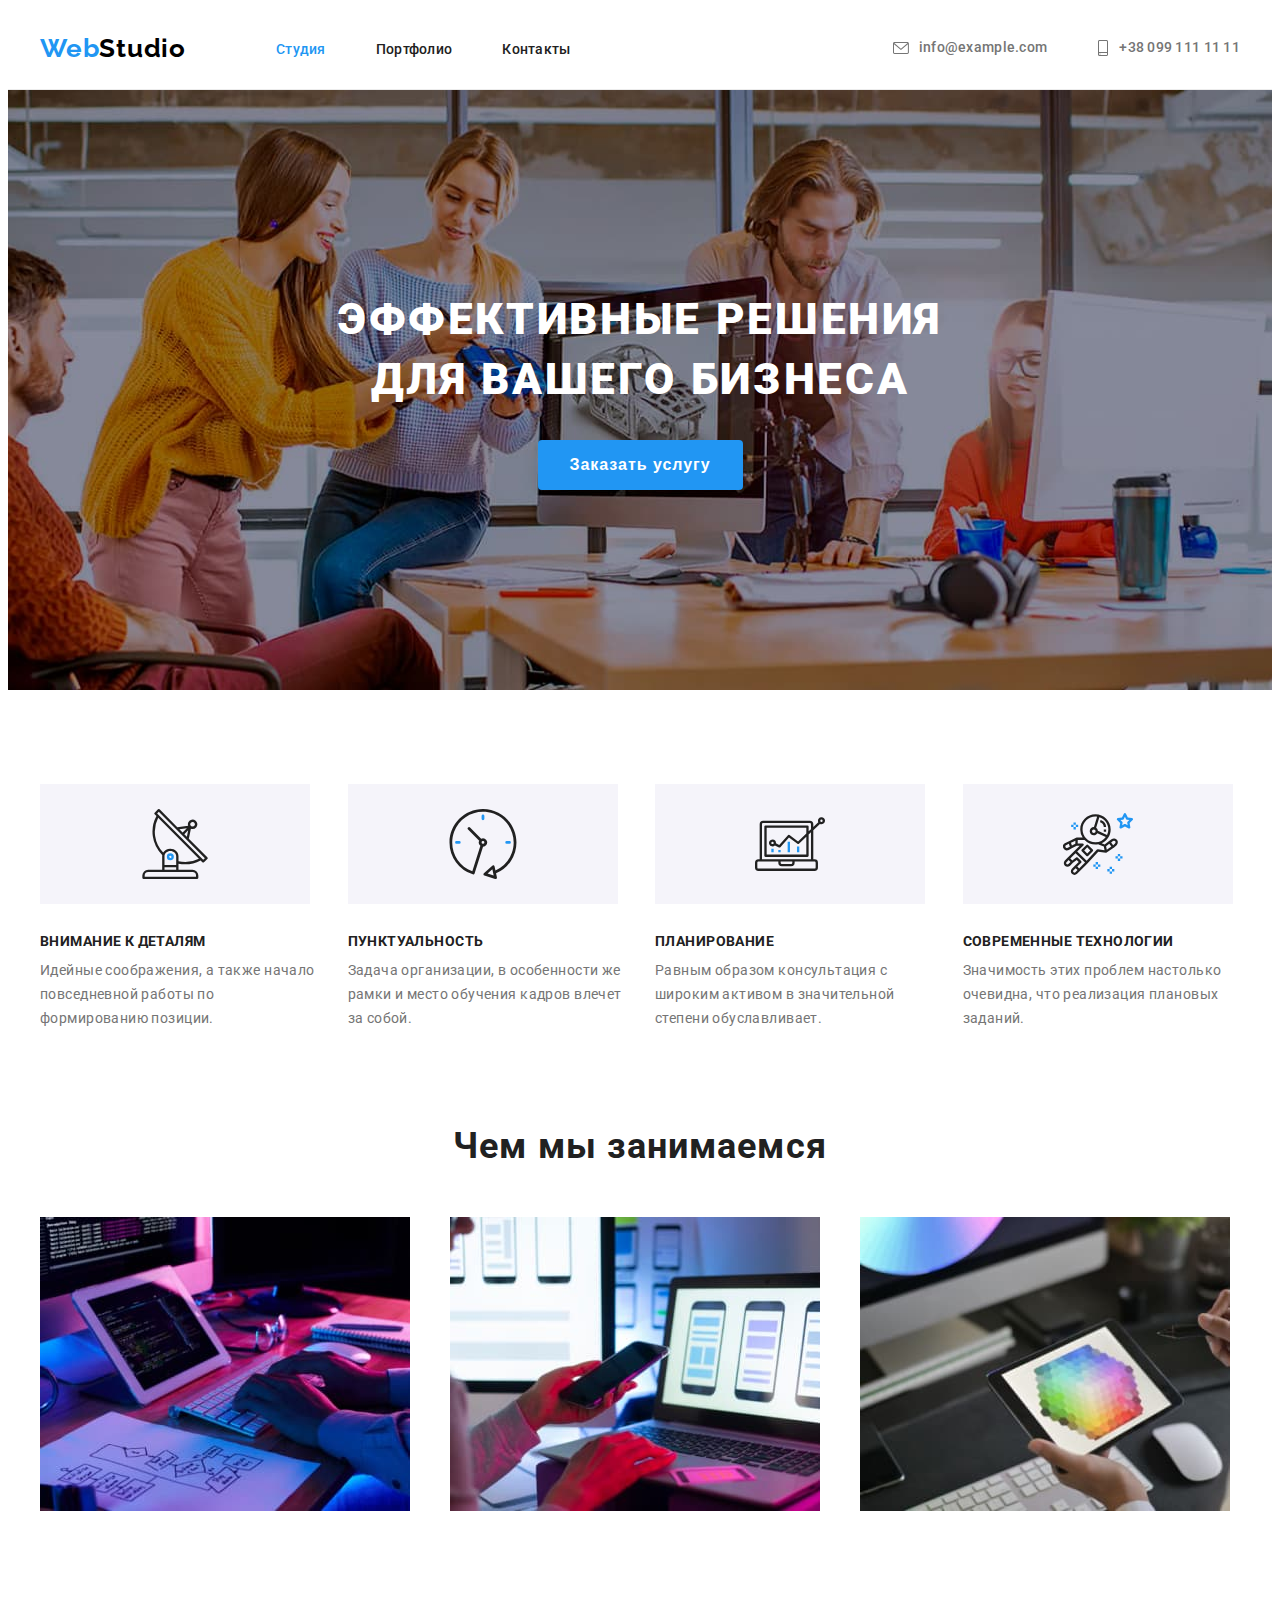
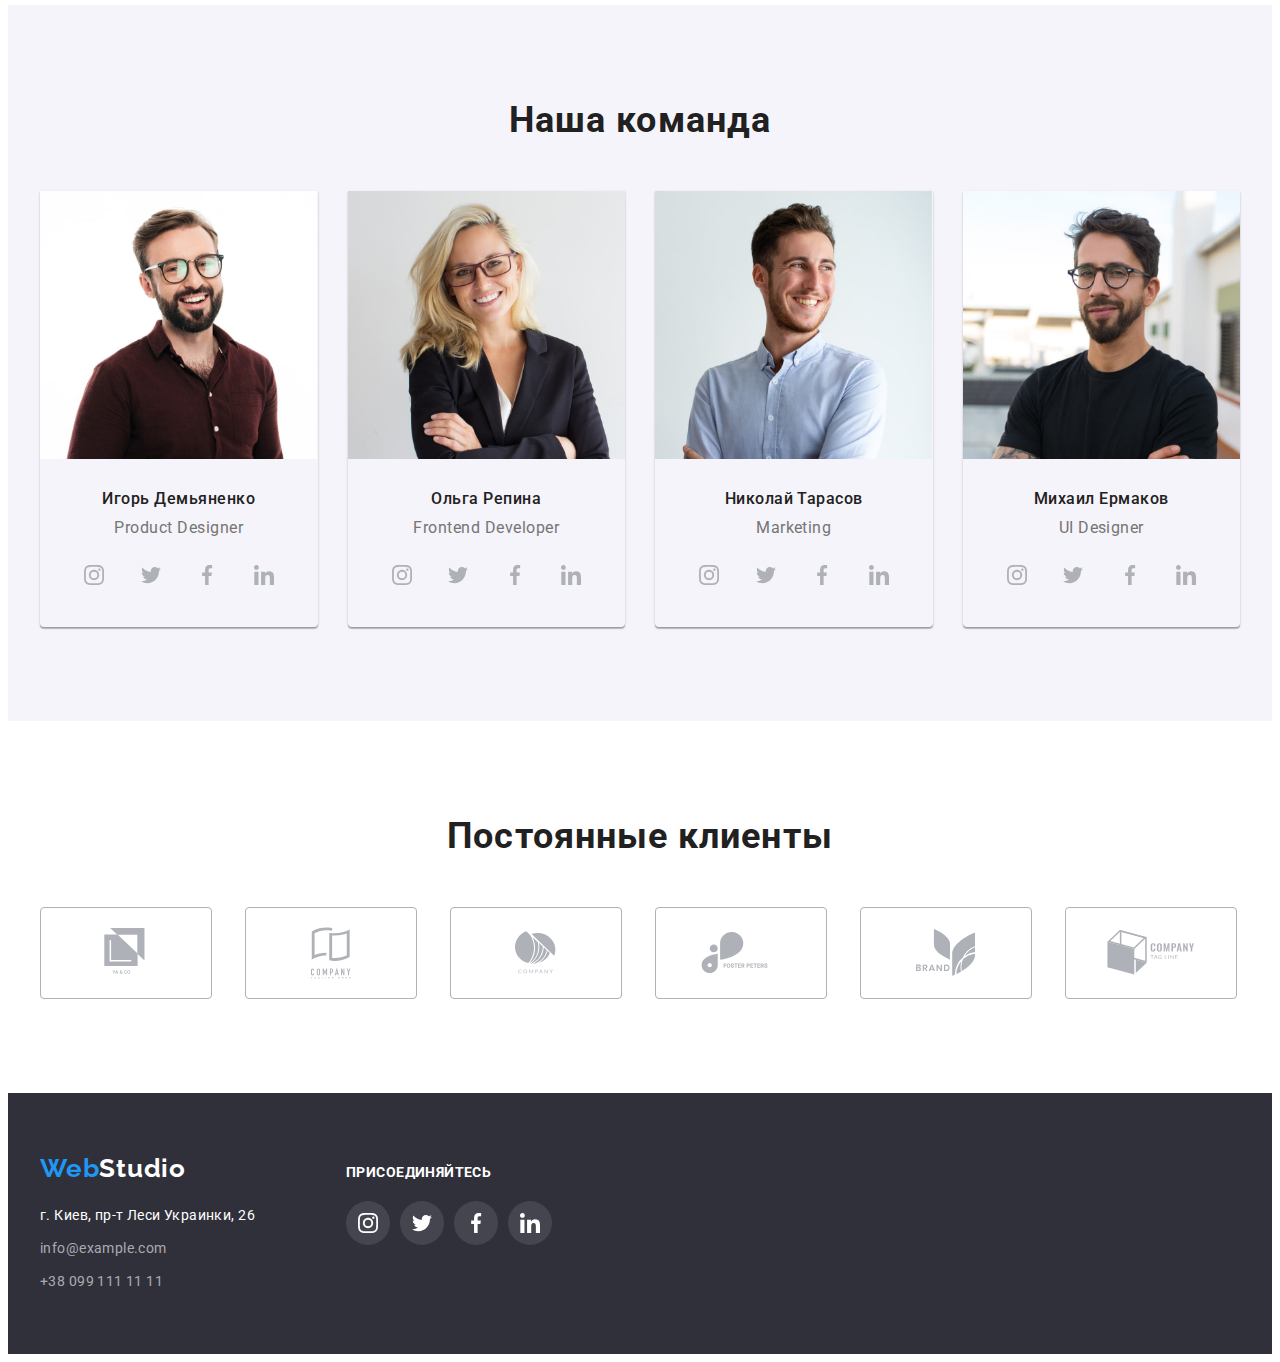
==== index.html @ 66566db7 "first" ====
<!DOCTYPE html>
<html lang="ru">
<head>
    <meta charset="UTF-8">
    <meta http-equiv="X-UA-Compatible" content="IE=edge">
    <meta name="viewport" content="width=device-width, initial-scale=1.0">
    <title>WebStudio</title>
    <link rel="stylesheet" href="https://cdnjs.cloudflare.com/ajax/libs/modern-normalize/1.0.0/modern-normalize.css" integrity="sha512-Zx6MlUMKSVJoQ+83OwhdILe8cSEsCzfqThJd7J/VA2UrK6Ctj85p+xzqfyuNXE5B1k25uUdmJ2OzItbBy9GHAQ==" crossorigin="anonymous" />
    <link rel="preconnect" href="https://fonts.gstatic.com">
    <link href="https://fonts.googleapis.com/css2?family=Raleway:wght@700&family=Roboto:wght@400;500;700;900&display=swap" rel="stylesheet">
    <link rel="stylesheet" href="./css/styles.css">
</head>
<body>
    <header class="header">
        <div class="container">
            <nav class="header-navigation">
                <a class="link logo" href="/" lang="en">Web<span class="logo-text-white-theme">Studio</span></a>
                <ul class="list navigation-list">
                    <li class="navigation-item">
                        <a class="link navigation-link active-link" href="./index.html">Студия</a>
                    </li>
                    <li class="navigation-item">
                        <a class="link navigation-link" href="./portfolio.html">Портфолио</a>
                    </li>
                    <li class="navigation-item">
                        <a class="link navigation-link" href="">Контакты</a>
                    </li>
                </ul>
            </nav>
            <ul class="list contacts">
                <li class="contacts-item-mail"><a class="link contacts-link" href="mailto:info@example.com" lang="en">
                    <svg class="envelope-img">
                        <use href="./img/icons.svg#envelope" width=16px height=12px></use>
                    </svg>info@example.com</a></li>
                <li class="contacts-item-tel"><a class="link contacts-link" href="tel:+380991111111"><svg class="smartphone-img">
                    <use href="./img/icons.svg#smartphone" width=12px height=16px></use>
                </svg>+38 099 111 11 11</a></li>
            </ul>           
        </div>
    </header>
    <main class="main-container">
    <!--HERO-->
        <section class="hero">
            <div class="container hero-position">
                <h1 class="hero-title">Эффективные решения для вашего бизнеса</h1>
                <button class="modal-btn" type="button">Заказать услугу</button>
            </div>
        </section>
    <!--ADVANTAGE-->
        <section class="advantage">
            <div class="container">
                <h2 class="visually-hidden">Advantage</h2>
                <ul class="list advantage-list">
                    <li class="advantage-item">
                        <div class="advantage-img-box">
                            <svg width=70px height=70px>
                            <use href="./img/icons.svg#antenna"></use>
                            </svg>
                        </div>
                        <h3 class="advantage-item-title">Внимание к деталям</h3>
                        <p class="advantage-item-text">Идейные соображения, а также начало повседневной работы по формированию позиции.</p>
                    </li>
                    <li class="advantage-item">
                        <div class="advantage-img-box">
                            <svg width=70px height=70px>
                            <use href="./img/icons.svg#clock"></use>
                            </svg>
                        </div>
                        <h3 class="advantage-item-title">Пунктуальность</h3>
                        <p class="advantage-item-text">Задача организации, в особенности же рамки и место обучения кадров влечет за собой.</p>
                    </li>
                    <li class="advantage-item">
                        <div class="advantage-img-box">
                            <svg width=70px height=70px>
                            <use href="./img/icons.svg#diagram"></use>
                            </svg>
                        </div>
                        <h3 class="advantage-item-title">Планирование</h3>
                        <p class="advantage-item-text">Равным образом консультация с широким активом в значительной степени обуславливает.</p>
                    </li>
                    <li class="advantage-item">
                        <div class="advantage-img-box">
                            <svg width=70px height=70px>
                            <use href="./img/icons.svg#astronaut"></use>
                            </svg>
                        </div>
                        <h3 class="advantage-item-title">Современные технологии</h3>
                        <p class="advantage-item-text">Значимость этих проблем настолько очевидна, что реализация плановых заданий.</p>
                    </li>
                </ul>
            </div>
        </section>
    <!--GALLERY-->
        <section class="gallery">
            <div class="container">
                <h2 class="title gt-title">Чем мы занимаемся</h2>
                <ul class="list gallery-list">
                    <li class="gallery-item">
                        <img class="gallery-img" src="./img/gallery/img-1.jpg" alt="Написание кода сайта">
                    </li>
                    <li class="gallery-item">
                        <img class="gallery-img" src="./img/gallery/img-2.jpg" alt="Тестирование сайта на смартфоне">
                    </li>
                    <li class="gallery-item">
                        <img class="gallery-img" src="./img/gallery/img-3.jpg" alt="Палитра цветов на планшете">
                    </li>
                </ul>
            </div>
        </section>
    <!--TEAM-->
        <section class="team section">
            <div class="container">
                <h2 class="title gt-title">Наша команда</h2>
                <ul class="list team-list">
                    <li class="team-item">
                        <img class="team-img" src="./img/team/img-t-1.jpg" alt="Мужчина в бордовой рубашке с бородой">
                        <div class="team-subscribe">
                            <h3 class="team-item-title">Игорь Демьяненко</h3>
                            <p class="team-position" lang="en">Product Designer</p>
                            <ul class="list social-list">
                                <li class="social-list-item">
                                    <a href="" class="social-list-link link">
                                        <svg class="social-list-icon" width=20px height=20px>
                                            <use href="./img/icons.svg#instagram"></use>
                                        </svg>
                                    </a>
                                </li>
                                <li class="social-list-item">
                                    <a href="" class="social-list-link link">
                                        <svg class="social-list-icon" width=20px height=20px>
                                            <use href="./img/icons.svg#twitter"></use>
                                        </svg>
                                    </a>
                                </li>
                                <li class="social-list-item">
                                    <a href="" class="social-list-link link">
                                        <svg class="social-list-icon" width=20px height=20px>
                                            <use href="./img/icons.svg#facebook"></use>
                                        </svg>
                                    </a>
                                </li>
                                <li class="social-list-item">
                                    <a href="" class="social-list-link link">
                                        <svg class="social-list-icon" width=20px height=20px>
                                            <use href="./img/icons.svg#linkedin"></use>
                                        </svg>
                                    </a>
                                </li>
                            </ul>
                        </div>
                    </li>
                    <li class="team-item">
                        <img class="team-img" src="./img/team/img-t-2.jpg" alt="Женщина в черном пиджаке и очках">
                        <div class="team-subscribe">
                            <h3 class="team-item-title">Ольга Репина</h3>
                            <p class="team-position" lang="en">Frontend Developer</p>
                            <ul class="list social-list">
                                <li class="social-list-item">
                                    <a href="" class="social-list-link link">
                                        <svg class="social-list-icon" width=20px height=20px>
                                            <use href="./img/icons.svg#instagram"></use>
                                        </svg>
                                    </a>
                                </li>
                                <li class="social-list-item">
                                    <a href="" class="social-list-link link">
                                        <svg class="social-list-icon" width=20px height=20px>
                                            <use href="./img/icons.svg#twitter"></use>
                                        </svg>
                                    </a>
                                </li>
                                <li class="social-list-item">
                                    <a href="" class="social-list-link link">
                                        <svg class="social-list-icon" width=20px height=20px>
                                            <use href="./img/icons.svg#facebook"></use>
                                        </svg>
                                    </a>
                                </li>
                                <li class="social-list-item">
                                    <a href="" class="social-list-link link">
                                        <svg class="social-list-icon" width=20px height=20px>
                                            <use href="./img/icons.svg#linkedin"></use>
                                        </svg>
                                    </a>
                                </li>
                            </ul>
                        </div>
                    </li>
                    <li class="team-item">
                        <img class="team-img" src="./img/team/img-t-3.jpg" alt="Мужчина в голубой рубакше">
                        <div class="team-subscribe">
                            <h3 class="team-item-title">Николай Тарасов</h3>
                            <p class="team-position" lang="en">Marketing</p>
                            <ul class="list social-list">
                                <li class="social-list-item">
                                    <a href="" class="social-list-link link">
                                        <svg class="social-list-icon" width=20px height=20px>
                                            <use href="./img/icons.svg#instagram"></use>
                                        </svg>
                                    </a>
                                </li>
                                <li class="social-list-item">
                                    <a href="" class="social-list-link link">
                                        <svg class="social-list-icon" width=20px height=20px>
                                            <use href="./img/icons.svg#twitter"></use>
                                        </svg>
                                    </a>
                                </li>
                                <li class="social-list-item">
                                    <a href="" class="social-list-link link">
                                        <svg class="social-list-icon" width=20px height=20px>
                                            <use href="./img/icons.svg#facebook"></use>
                                        </svg>
                                    </a>
                                </li>
                                <li class="social-list-item">
                                    <a href="" class="social-list-link link">
                                        <svg class="social-list-icon" width=20px height=20px>
                                            <use href="./img/icons.svg#linkedin"></use>
                                        </svg>
                                    </a>
                                </li>
                            </ul>
                        </div>
                    </li>
                    <li class="team-item">
                        <img class="team-img" src="./img/team/img-t-4.jpg" alt="Мужчина в очках, черной футболке и с бородой">
                        <div class="team-subscribe">
                            <h3 class="team-item-title">Михаил Ермаков</h3>
                            <p class="team-position" lang="en">UI Designer</p>
                            <ul class="list social-list">
                                <li class="social-list-item">
                                    <a href="" class="social-list-link link">
                                        <svg class="social-list-icon" width=20px height=20px>
                                            <use href="./img/icons.svg#instagram"></use>
                                        </svg>
                                    </a>
                                </li>
                                <li class="social-list-item">
                                    <a href="" class="social-list-link">
                                        <svg class="social-list-icon" width=20px height=20px>
                                            <use href="./img/icons.svg#twitter"></use>
                                        </svg>
                                    </a>
                                </li>
                                <li class="social-list-item">
                                    <a href="" class="social-list-link link">
                                        <svg class="social-list-icon" width=20px height=20px>
                                            <use href="./img/icons.svg#facebook"></use>
                                        </svg>
                                    </a>
                                </li>
                                <li class="social-list-item">
                                    <a href="" class="social-list-link link">
                                        <svg class="social-list-icon" width=20px height=20px>
                                            <use href="./img/icons.svg#linkedin"></use>
                                        </svg>
                                    </a>
                                </li>
                            </ul>
                        </div>
                    </li>
                </ul>
            </div>
        </section>
        <section class="section">
            <div class="container">
                <h2 class="regular-customers title">Постоянные клиенты</h2>
                <ul class="list regular-customers-list">
                    <li class="regular-customers-item">
                        <a class="customers-link" href="">
                            <svg class="cust-img" width=45px height=49px>
                                <use href="./img/icons.svg#first-company"></use>
                            </svg>
                        </a>
                    </li>
                    <li class="regular-customers-item">
                        <a class="customers-link" href="">
                            <svg class="cust-img" width=40px height=52px>
                                <use href="./img/icons.svg#second-company"></use>
                            </svg>
                        </a>
                    </li>
                    <li class="regular-customers-item">
                        <a class="customers-link" href="">
                            <svg class="cust-img" width=41px height=43px>
                                <use href="./img/icons.svg#third-company"></use>
                            </svg>
                        </a>
                    </li>
                    <li class="regular-customers-item">
                        <a class="customers-link" href="">
                            <svg class="cust-img" width=80px height=42px>
                                <use href="./img/icons.svg#fourth-company"></use>
                            </svg>
                        </a>
                    </li>
                    <li class="regular-customers-item">
                        <div class="customers-img-box">
                        <a class="customers-link" href="">
                            <svg class="cust-img" width=59px height=47px>
                                <use href="./img/icons.svg#fifth-company"></use>
                            </svg>
                        </a>
                        </div>
                    </li>
                    <li class="regular-customers-item">
                        <a class="customers-link" href="">
                            <svg class="cust-img" width=88px height=45px>
                               <use href="./img/icons.svg#sixth-company"></use>
                            </svg>
                        </a>
                    </li>
                </ul>
            </div>
        </section>
    </main>
    <footer class="footer">
        <div class="container footer-elements">
            <div class="address-container">
            <a class="link logo footer-logo" href="/" lang="en">Web<span class="logo-text-dark-theme">Studio</span></a>
            <address class="address">
                <ul class="list contact-info">
                    <li class="contact-info-item">
                        <a class="link contact-info-location" href="https://goo.gl/maps/8V9FkgbPoYz4gnN9A" target="_blank" rel="noopener noreferrer">г. Киев, пр-т Леси Украинки, 26</a>
                    </li>
                    <li class="contact-info-item">
                        <a class="link contact-info-connection" href="mailto:info@example.com" lang="en">info@example.com</a>
                    </li>
                    <li class="contact-info-item">
                        <a class="link contact-info-connection" href="tel:+380991111111">+38 099 111 11 11</a>
                    </li>
                </ul>
            </address>
            </div>
            <div class="social-container">
            <b class="social-title">присоединяйтесь</b>
            <ul class="list social-list">
                <li class="social-list-item">
                    <a href="" class="link social-list-link footer-link">
                        <svg class="social-list-icon footer-icon" width=20px height=20px>
                            <use href="./img/icons.svg#instagram"></use>
                        </svg>
                    </a>
                </li>
                <li class="social-list-item">
                    <a href="" class="link social-list-link footer-link">
                        <svg class="social-list-icon footer-icon" width=20px height=20px>
                            <use href="./img/icons.svg#twitter"></use>
                        </svg>
                    </a>
                </li>
                <li class="social-list-item">
                    <a href="" class="link social-list-link footer-link">
                        <svg class="social-list-icon footer-icon" width=20px height=20px>
                            <use href="./img/icons.svg#facebook"></use>
                        </svg>
                    </a>
                </li>
                <li class="social-list-item">
                    <a href="" class="link social-list-link footer-link">
                        <svg class="social-list-icon footer-icon" width=20px height=20px>
                            <use href="./img/icons.svg#linkedin"></use>
                        </svg>
                    </a>
                </li>
            </ul>
            </div>
        </div>
    </footer>
</body>
</html>
---- css/styles.css ----
/*================COMMON STYLES================*/
:root {
  --main-font: 'Roboto', sans-serif;
  --secondary-font: 'Raleway', sans-serif;
  --accent-color: #2196f3;
  --main-color: #ffffff;
  --second-color: #000;
  --title-color: #212121;
  --link-color: #757575;
  --background-color: #f5f4fa;
  --background-section-color: #2f303a;
  --box-shadow-color: rgba(0, 0, 0, 0.15);
  --contact-info-conection-color: rgba(255, 255, 255, 0.6);
  --line-color: #ececec;
  --work-categories-color: #eeeeee;
  --border-color: #afb1b8;
  --section-pt: 94px;
  --section-pb: 94px;
}

body {
  font-family: var(--main-font);
  background-color: var(--main-color);
}

h1,
h2,
h3,
h4,
h5,
h6,
p {
  margin: 0;
}

ul,
ol {
  margin: 0;
  padding: 0;
}

img {
  display: block;
  max-width: 100%;
}

.visually-hidden {
  position: absolute !important;
  clip: rect(1px 1px 1px 1px); /* IE6, IE7 */
  clip: rect(1px, 1px, 1px, 1px);
  padding: 0 !important;
  border: 0 !important;
  height: 1px !important;
  width: 1px !important;
  overflow: hidden;
}

.link {
  text-decoration: none;
}

.list {
  list-style: none;
}

.address {
  font-style: normal;
}

.title {
  font-weight: bold;
  font-size: 36px;
  line-height: 1.17;
  text-align: center;
  letter-spacing: 0.03em;
  color: var(--title-color);
}

.modal-btn {
  font-weight: bold;
  font-size: 16px;
  line-height: 1.87;
  letter-spacing: 0.06em;
  color: var(--main-color);
  cursor: pointer;
  background: var(--accent-color);
  box-shadow: 0px 4px 4px var(--box-shadow-color);
  border-radius: 4px;
  border-style: none;
  padding: 10px 32px;
}

.container {
  width: 1200px;
  margin: 0 auto;
  padding-left: 15px;
  padding-right: 15px;
}

.section {
  padding-top: var(--section-pt);
  padding-bottom: var(--section-pb);
}

.social-list {
  display: flex;
  justify-content: space-between;
}

.social-list-icon {
  fill: var(--border-color);
}

.social-list-link {
  display: flex;
  justify-content: center;
  align-items: center;
  width: 44px;
  height: 44px;
  border-radius: 50%;
  background-color: transparent;
}

.social-list-link:hover,
.social-list-link:focus {
  background-color: var(--accent-color);
}

.social-list-link:focus .social-list-icon,
.social-list-link:hover .social-list-icon {
  fill: var(--main-color);
}
/*========HEADER========*/
.header {
  border-bottom: var(--line-color) solid 1px;
}
.header .container {
  display: flex;
  align-items: center;
}
.header-navigation {
  display: flex;
  align-items: center;
}

.navigation-list {
  display: flex;
  align-items: center;
}

.logo {
  font-family: var(--secondary-font);
  font-weight: 700;
  font-size: 26px;
  line-height: 1.19;
  letter-spacing: 0.03em;
  color: var(--accent-color);
  padding-top: 25px;
  padding-bottom: 25px;
  margin-right: 90px;
}

.logo-text-white-theme {
  color: var(--second-color);
}

.logo-text-dark-theme {
  color: var(--main-color);
}

.navigation-link {
  font-weight: 500;
  font-size: 14px;
  line-height: 1.14;
  letter-spacing: 0.02em;
  padding-top: 32px;
  padding-bottom: 32px;
  color: var(--title-color);
}

.navigation-link:hover,
.navigation-link:focus {
  color: var(--accent-color);
}

.active-link {
  color: var(--accent-color);
}

.navigation-item:not(:last-child) {
  margin-right: 50px;
}

.contacts {
  display: flex;
  margin-left: auto;
}

.contacts-item-mail {
  margin-right: 50px;
}

.contacts-link {
  display: flex;
  align-items: center;
  font-weight: 500;
  font-size: 14px;
  line-height: 1.14;
  letter-spacing: 0.02em;
  padding-top: 32px;
  padding-bottom: 32px;
  color: var(--link-color);
  fill: var(--link-color);
}

.envelope-img {
  width: 16px;
  height: 12px;
  margin-right: 10px;
}

.smartphone-img {
  width: 12px;
  height: 16px;
  margin-right: 10px;
}

.contacts-link:hover,
.contacts-link:focus {
  color: var(--accent-color);
  fill: var(--accent-color);
}
/*========END HEADER========*/

/*========FOOTER========*/
.footer {
  background: var(--background-section-color);
  padding-top: 60px;
  padding-bottom: 60px;
}

.footer-logo {
  margin-bottom: 20px;
  display: block;
  padding: 0;
}

.contact-info-location {
  font-size: 14px;
  line-height: 1.71;
  letter-spacing: 0.03em;
  color: var(--main-color);
}

.contact-info-connection {
  font-size: 14px;
  line-height: 1.71;
  letter-spacing: 0.03em;
  color: var(--contact-info-conection-color);
}

.contact-info-item:not(:last-child) {
  margin-bottom: 9px;
}

.footer-elements {
  display: flex;
  align-items: baseline;
}

.address-container {
  margin-right: 70px;
}

.social-container {
  min-width: 206px;
}

.social-title {
  display: block;
  font-size: 14px;
  line-height: 1.14;
  letter-spacing: 0.03em;
  text-transform: uppercase;
  color: var(--main-color);
  margin-bottom: 20px;
}

.footer-link {
  background-color: rgba(255, 255, 255, 0.1);
}

.footer-icon {
  fill: var(--main-color);
}
/*========END FOOTER========*/
/*================END COMMON STYLES================*/

/*================STUDIO================*/
/*========HERO========*/
.hero {
  background-color: var(--background-section-color);
  background-image: url(../img/hero/bg.jpg),
    linear-gradient(to bottom, rgba(47, 48, 58, 0.4), rgba(47, 48, 58, 0.4));
  background-repeat: no-repeat;
  background-position: center;
  background-size: 1600px;
}

.hero-title {
  font-weight: 900;
  font-size: 44px;
  line-height: 1.36;
  text-align: center;
  letter-spacing: 0.06em;
  text-transform: uppercase;
  color: var(--main-color);
  max-width: 696px;
  margin: 0 auto;
  margin-bottom: 30px;
}

.hero-position {
  padding-top: 200px;
  padding-bottom: 200px;
  text-align: center;
}
/*========END HERO========*/

/*========ADVANTAGE========*/
.advantage {
  padding-top: 94px;
  padding-bottom: 47px;
}

.advantage-img-box {
  display: flex;
  align-items: center;
  justify-content: center;
  width: 270px;
  height: 120px;
  background-color: var(--background-color);
  margin-bottom: 30px;
}
.advantage-list {
  display: flex;
  flex-wrap: wrap;
  margin-left: -30px;
  margin-top: -30px;
}

.advantage-item {
  margin-top: 30px;
  margin-left: 30px;
  flex-basis: calc(100% / 4 - 30px);
}

.advantage-item-title {
  font-weight: bold;
  font-size: 14px;
  line-height: 1.14;
  letter-spacing: 0.03em;
  text-transform: uppercase;
  color: var(--title-color);
  margin-bottom: 10px;
}

.advantage-item-text {
  font-size: 14px;
  line-height: 1.71;
  letter-spacing: 0.03em;
  color: var(--link-color);
}
/*========END ADVANTAGE========*/

/*========GALLERY========*/
.gallery {
  padding-top: 47px;
  padding-bottom: 94px;
}

.gt-title {
  margin-bottom: 50px;
}

.gallery-list {
  display: flex;
  flex-wrap: wrap;
  margin-top: -30px;
  margin-left: -30px;
}

.gallery-item {
  margin-top: 30px;
  margin-left: 30px;
  flex-basis: calc(100% / 3 - 30px);
}
/*========END GALLERY========*/

/*========TEAM========*/
.team {
  background-color: var(--background-color);
}

.team-list {
  display: flex;
  flex-wrap: wrap;
  margin-top: -30px;
  margin-left: -30px;
}

.team-item {
  margin-top: 30px;
  margin-left: 30px;
  flex-basis: calc(100% / 4 - 30px);
  box-shadow: 0px 1px 3px rgba(0, 0, 0, 0.12), 0px 1px 1px rgba(0, 0, 0, 0.14),
    0px 2px 1px rgba(0, 0, 0, 0.2);
  border-radius: 0px 0px 4px 4px;
}

.team-item-title {
  font-weight: 500;
  font-size: 16px;
  line-height: 1.19;
  text-align: center;
  letter-spacing: 0.03em;
  color: var(--title-color);
  margin-bottom: 10px;
}

.team-position {
  font-size: 16px;
  line-height: 1.19;
  text-align: center;
  letter-spacing: 0.03em;
  color: var(--link-color);
  margin-bottom: 16px;
}

.team-subscribe {
  padding: 30px 32px;
}
/*========END TEAM========*/

/*========REGULAR CUSTOMERS========*/
.regular-customers {
  margin-bottom: 50px;
}

.regular-customers-list {
  display: flex;
  flex-wrap: wrap;
  margin-top: -30px;
  margin-left: -30px;
}

.regular-customers-item {
  margin-top: 30px;
  margin-left: 30px;
  flex-basis: calc(100% / 6 - 30px);
}

.customers-link {
  display: flex;
  justify-content: center;
  align-items: center;
  width: 170px;
  height: 90px;
  background: transparent;
  border: 1px solid var(--border-color);
  border-radius: 4px;
}

.cust-img {
  fill: var(--border-color);
}

.customers-link:hover .cust-img,
.customers-link:focus .cust-img {
  fill: var(--accent-color);
}

.customers-link:hover,
.customers-link:focus {
  border-color: var(--accent-color);
}
/*========END REGULAR CUSTOMERS========*/

/*================END STUDIO================*/

/*================PORTFOLIO================*/
.work-categories {
  padding-top: var(--section-pt);
  padding-bottom: var(--section-pb);
}

/*========FILTER BUTTONS========*/
.filter-buttons {
  border-radius: 4px;
  border-style: none;
  background-color: var(--background-color);
  color: var(--title-color);
  font-weight: 500;
  font-size: 16px;
  line-height: 1.62;
  text-align: center;
  letter-spacing: 0.03em;
  padding: 6px 22px;
}

.filter-buttons:hover,
.filter-buttons:focus {
  background-color: var(--accent-color);
  cursor: pointer;
  color: var(--main-color);
  box-shadow: 0px 3px 1px rgba(0, 0, 0, 0.1), 0px 1px 2px rgba(0, 0, 0, 0.08),
    0px 2px 2px rgba(0, 0, 0, 0.12);
}

.btn-all {
  color: var(--main-color);
  background-color: var(--accent-color);
}

.filter-buttons-menu {
  display: flex;
  align-items: center;
  text-align: center;
  justify-content: center;
  margin-bottom: 34px;
}
.filter-buttons-item:not(:last-child) {
  margin-right: 8px;
}
/*========END FILTER BUTTONS========*/

/*========WORK CATEGORIES========*/
.work-categories-title {
  font-weight: bold;
  font-size: 18px;
  line-height: 2;
  letter-spacing: 0.06em;
  color: var(--title-color);
  margin-bottom: 4px;
}

.work-categories-product {
  font-size: 16px;
  line-height: 1.87;
  letter-spacing: 0.03em;
  color: var(--link-color);
}

.work-categories-description {
  padding: 20px 24px;
  border: var(--work-categories-color) solid 1px;
  border-top: none;
}

.work-categories-list {
  display: flex;
  flex-wrap: wrap;
  margin-left: -30px;
  margin-top: -30px;
}
.work-categories-item {
  margin-left: 30px;
  margin-top: 30px;
  flex-basis: calc(100% / 3 - 30px);
}

.work-categories-item:hover {
  box-shadow: 0px 1px 1px rgba(0, 0, 0, 0.12), 0px 4px 4px rgba(0, 0, 0, 0.06),
    1px 4px 6px rgba(0, 0, 0, 0.16);
}
/*========END WORK CATEGORIES========*/
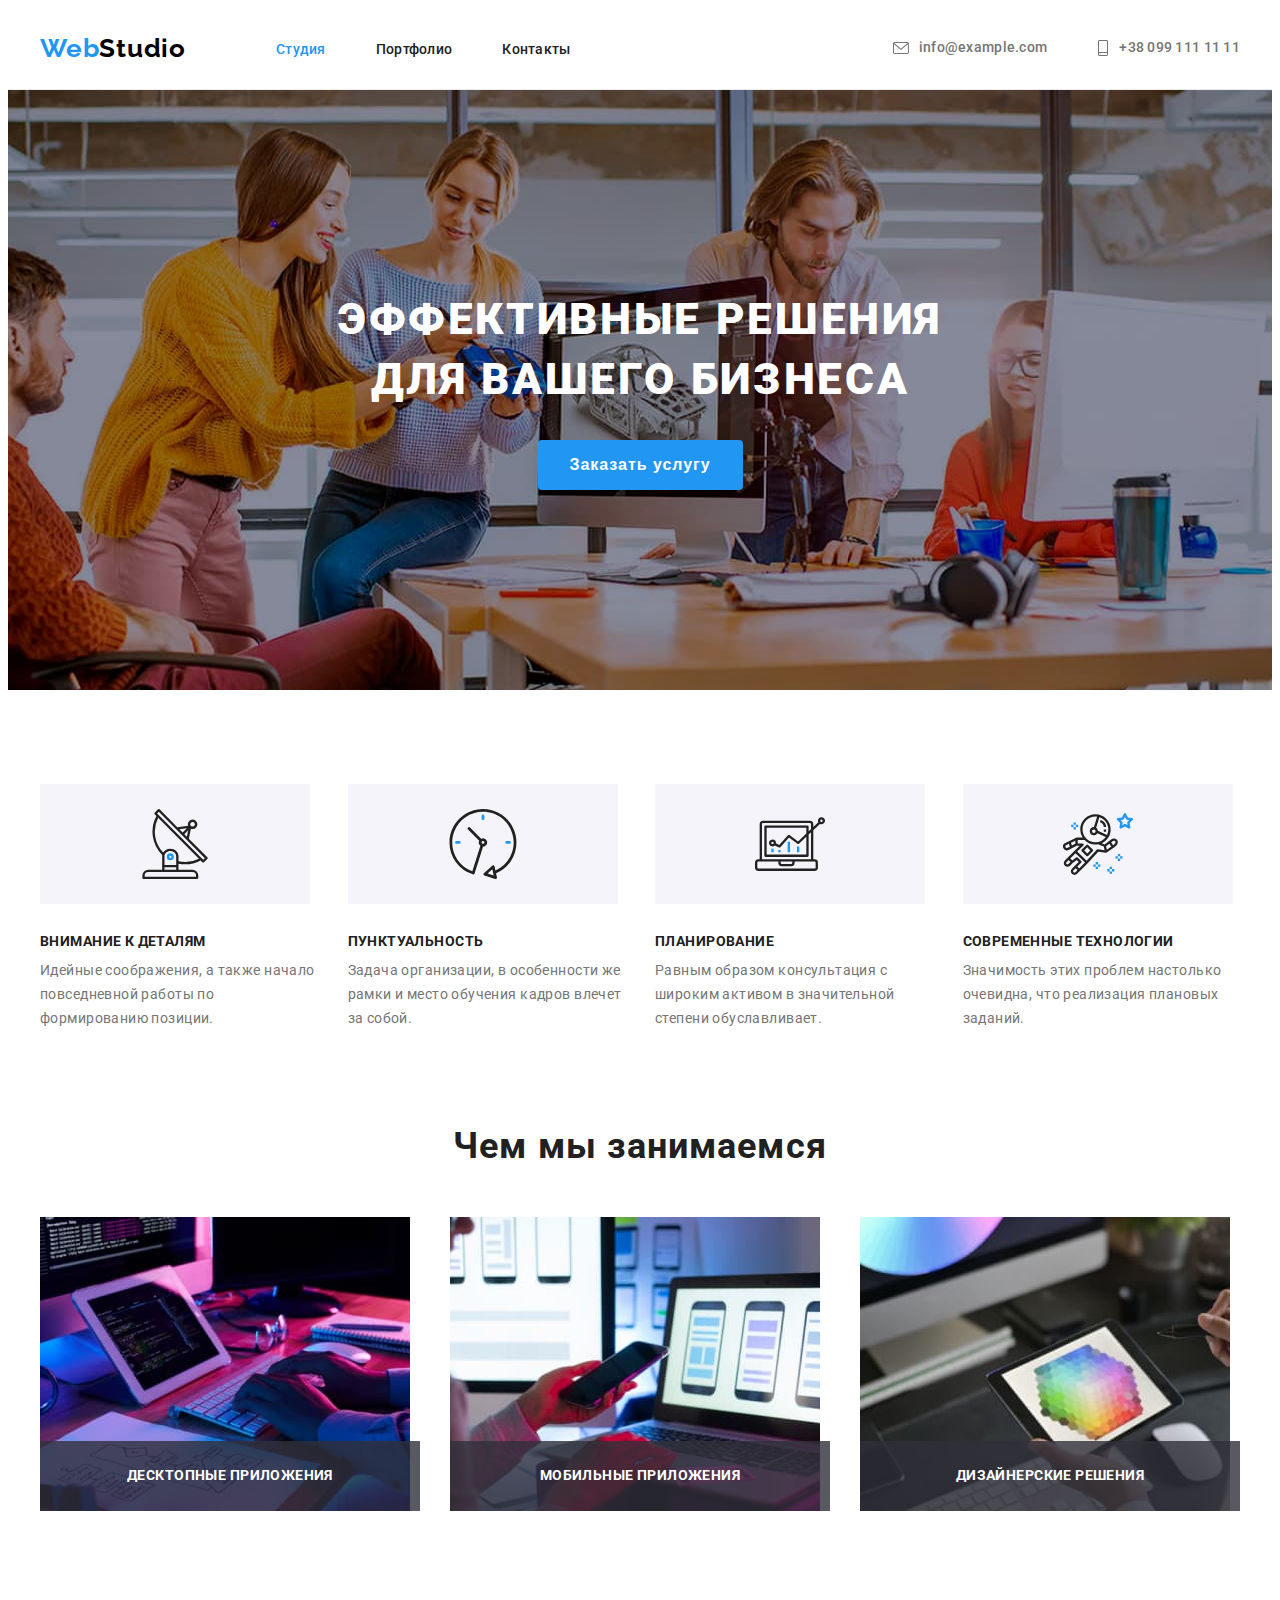
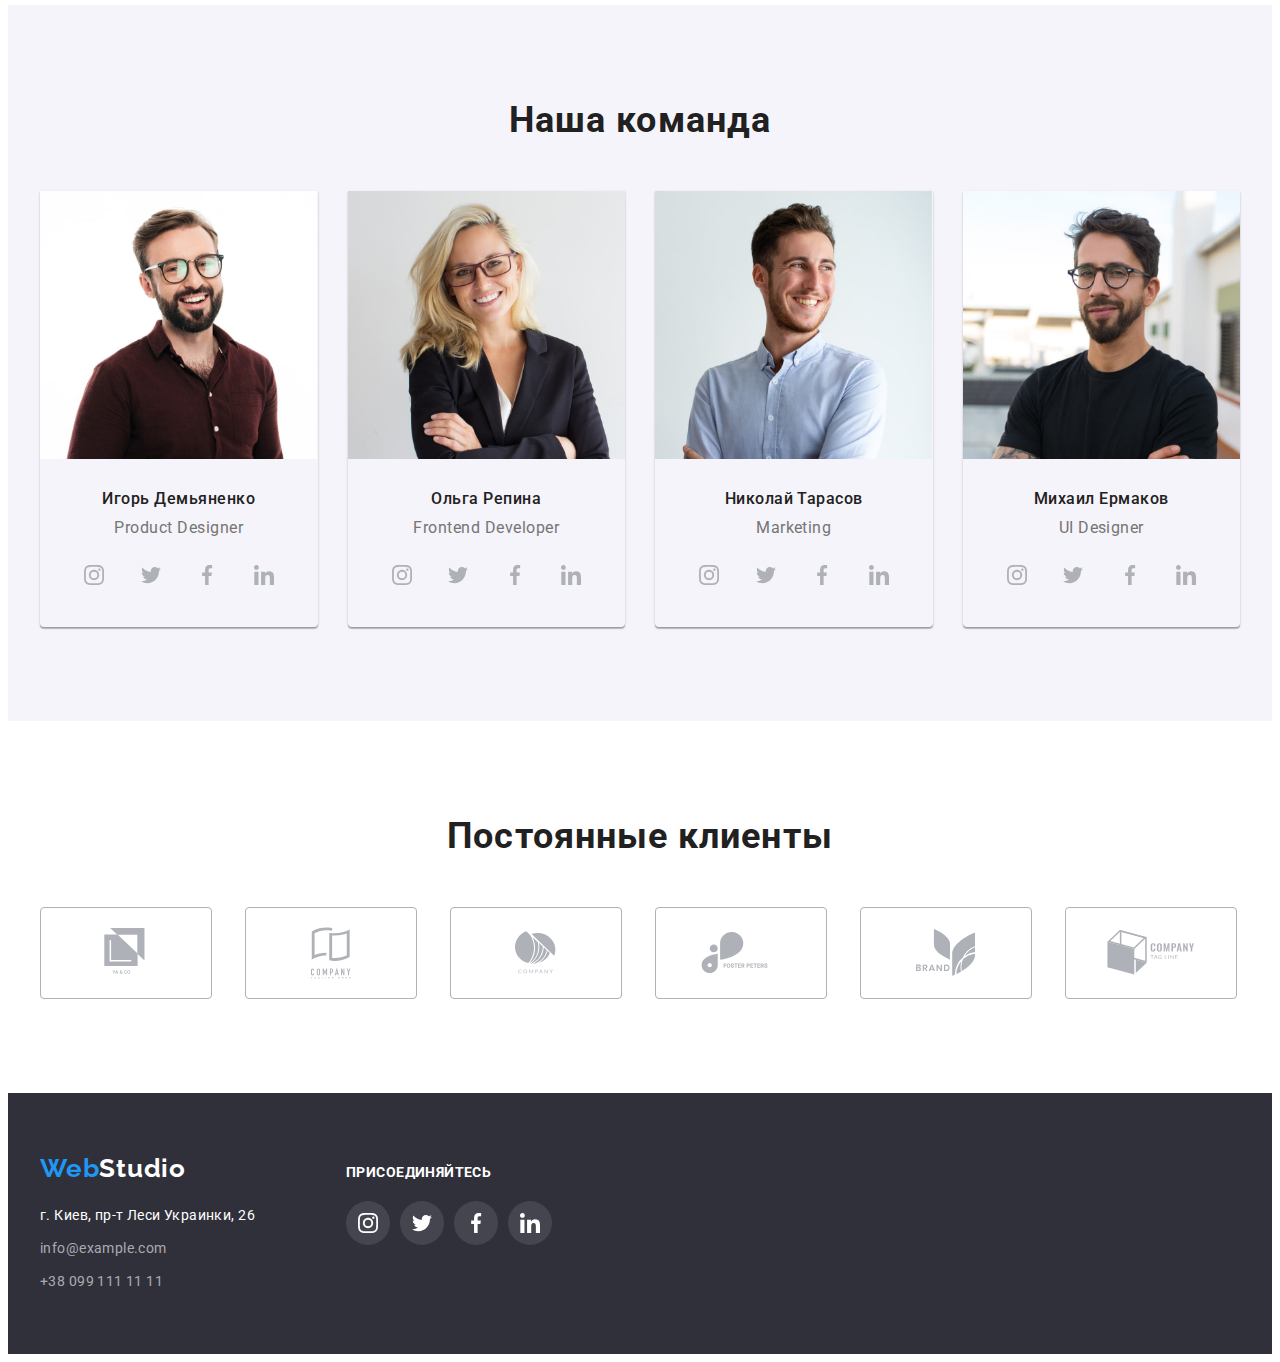
==== commit 9c48cc9e: "add position" ====
--- a/index.html
+++ b/index.html
@@ -97,12 +97,21 @@
                 <ul class="list gallery-list">
                     <li class="gallery-item">
                         <img class="gallery-img" src="./img/gallery/img-1.jpg" alt="Написание кода сайта">
+                        <div class="text-container">
+                            <p class="gallery-text">Десктопные приложения</p>
+                        </div>
                     </li>
                     <li class="gallery-item">
                         <img class="gallery-img" src="./img/gallery/img-2.jpg" alt="Тестирование сайта на смартфоне">
+                        <div class="text-container">
+                            <p class="gallery-text">Мобильные приложения</p>
+                        </div>
                     </li>
                     <li class="gallery-item">
                         <img class="gallery-img" src="./img/gallery/img-3.jpg" alt="Палитра цветов на планшете">
+                        <div class="text-container">
+                            <p class="gallery-text">Дизайнерские решения</p>
+                        </div>
                     </li>
                 </ul>
             </div>
--- a/css/styles.css
+++ b/css/styles.css
@@ -394,6 +394,27 @@
   margin-top: 30px;
   margin-left: 30px;
   flex-basis: calc(100% / 3 - 30px);
+  position: relative;
+}
+
+.text-container {
+background: rgba(47, 48, 58, 0.8);
+padding-top: 27px;
+padding-bottom: 27px;
+position: absolute;
+bottom: 0px;
+width: 100%;
+}
+
+.gallery-text {
+  display: block;
+  font-weight: bold;
+  font-size: 14px;
+  line-height: 1.14;
+  text-align: center;
+  letter-spacing: 0.03em;
+  text-transform: uppercase;
+  color: var(--main-color);
 }
 /*========END GALLERY========*/
 
@@ -535,6 +556,24 @@
 /*========END FILTER BUTTONS========*/
 
 /*========WORK CATEGORIES========*/
+.description {
+  padding: 63px 24px;
+  position: absolute;
+  top: 0;
+  min-height: 294px;
+  width: 370px;
+  height: auto;
+  background: rgba(33, 150, 243, 0.9);
+  transform: translateX(-100%);
+}
+
+.description-text {
+  font-size: 18px;
+  line-height: 1.56;
+  letter-spacing: 0.03em;
+  color: var(--main-color);
+}
+
 .work-categories-title {
   font-weight: bold;
   font-size: 18px;
@@ -567,10 +606,18 @@
   margin-left: 30px;
   margin-top: 30px;
   flex-basis: calc(100% / 3 - 30px);
+  position: relative;
+  overflow: hidden;
+  overflow: auto;
 }
 
 .work-categories-item:hover {
   box-shadow: 0px 1px 1px rgba(0, 0, 0, 0.12), 0px 4px 4px rgba(0, 0, 0, 0.06),
     1px 4px 6px rgba(0, 0, 0, 0.16);
 }
+
+.work-categories-link:focus .description,
+.work-categories-link:hover .description {
+  transform: translateX(0);
+}
 /*========END WORK CATEGORIES========*/
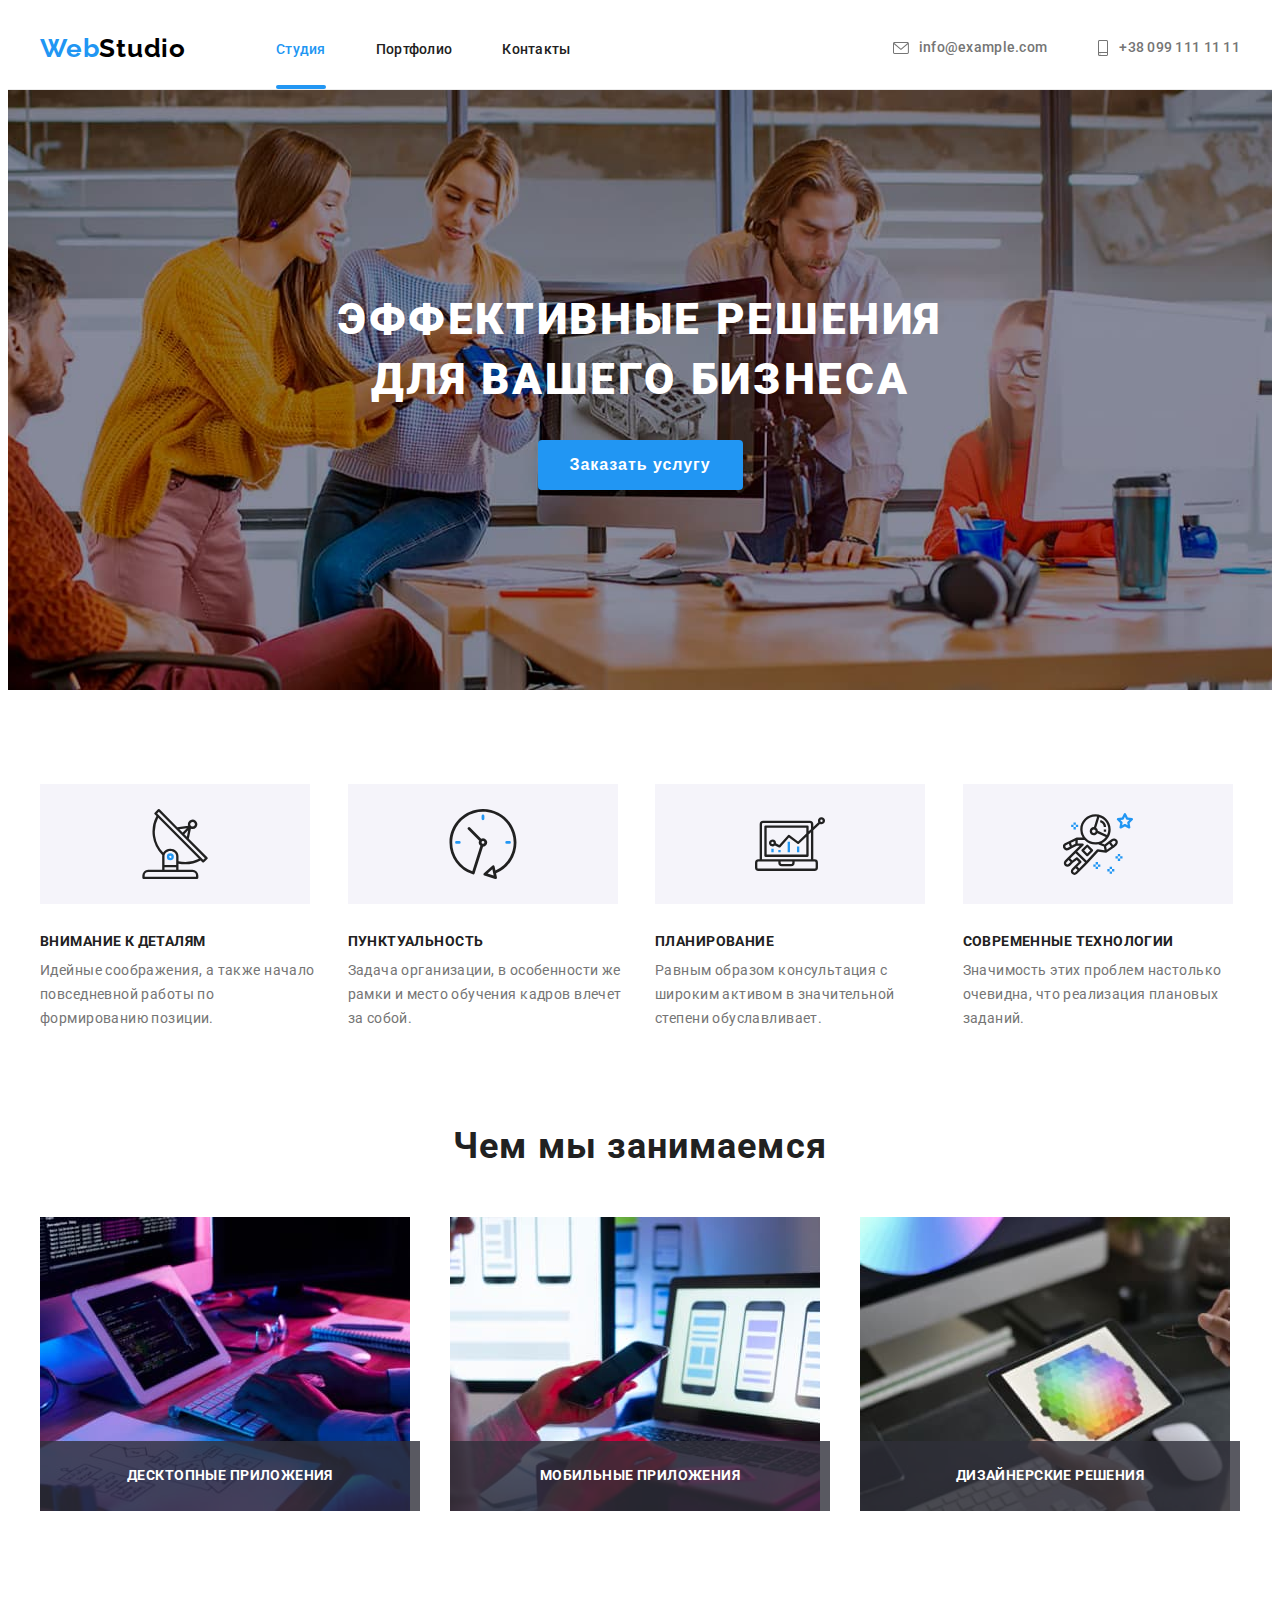
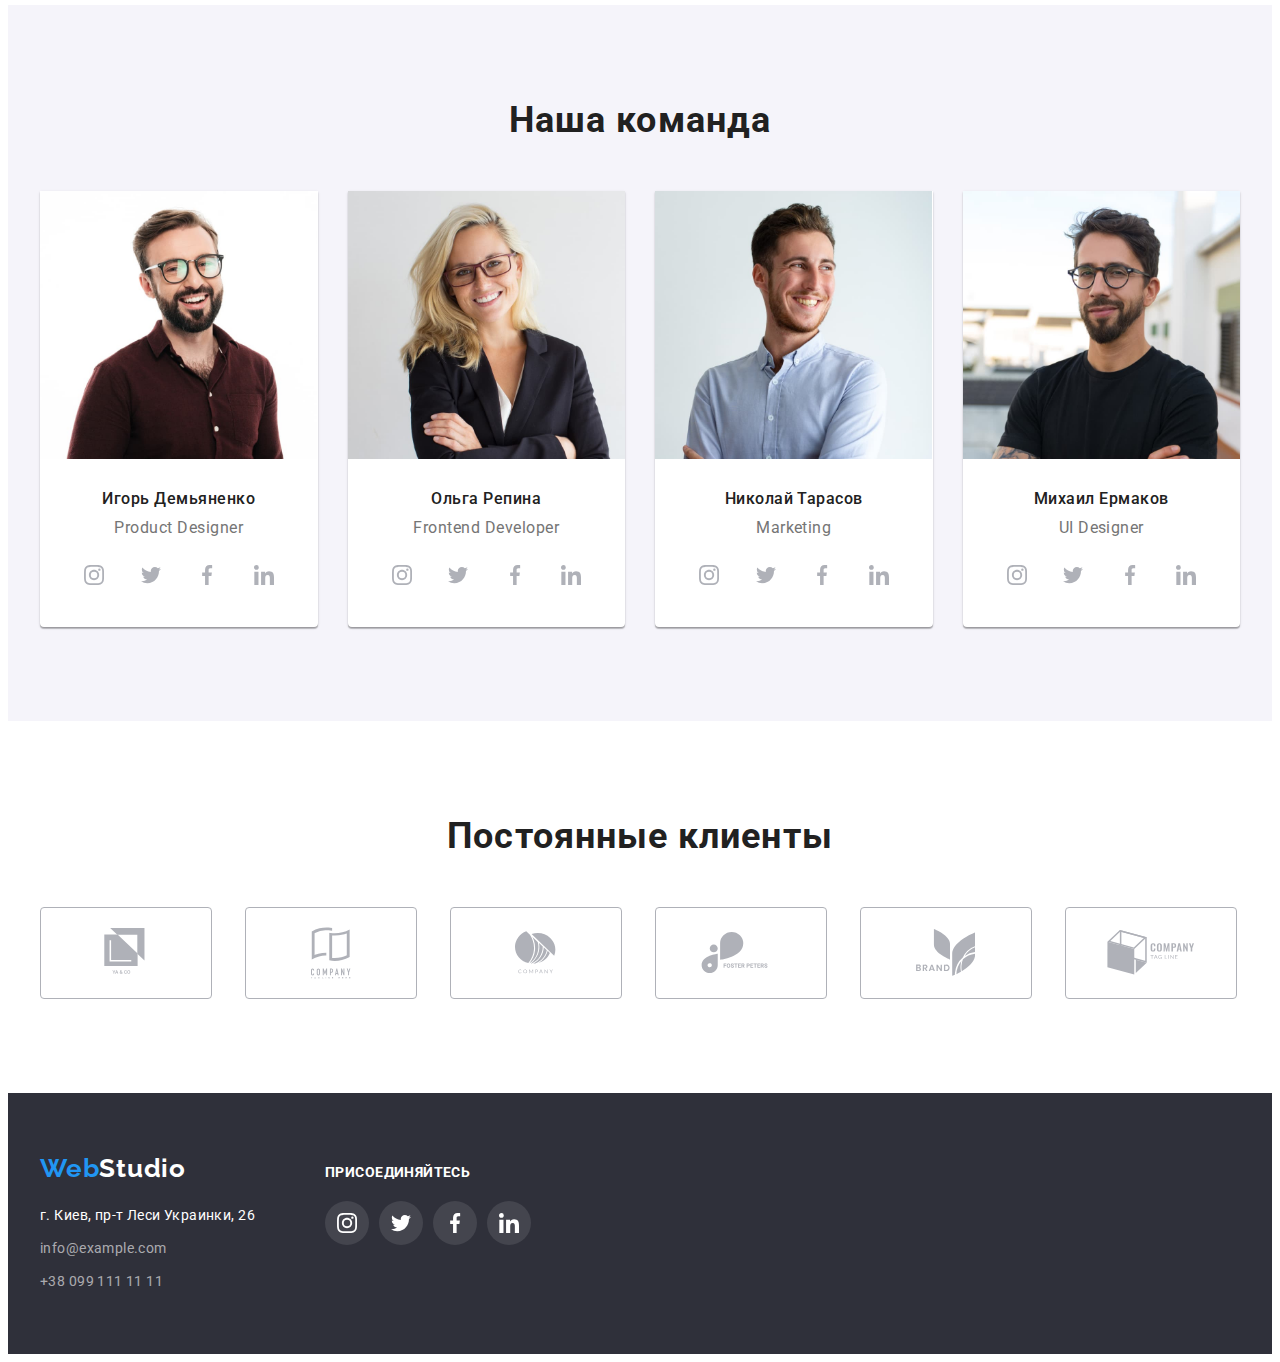
==== commit dcf4adc7: "update" ====
--- a/index.html
+++ b/index.html
@@ -10,7 +10,7 @@
     <link href="https://fonts.googleapis.com/css2?family=Raleway:wght@700&family=Roboto:wght@400;500;700;900&display=swap" rel="stylesheet">
     <link rel="stylesheet" href="./css/styles.css">
 </head>
-<body>
+<body class="body">
     <header class="header">
         <div class="container">
             <nav class="header-navigation">
@@ -43,7 +43,16 @@
         <section class="hero">
             <div class="container hero-position">
                 <h1 class="hero-title">Эффективные решения для вашего бизнеса</h1>
-                <button class="modal-btn" type="button">Заказать услугу</button>
+                <button class="modal-btn" type="button" data-modal-open>Заказать услугу</button>
+            </div>
+            <div class="backdrop is-hidden" data-modal>
+                <div class="modal">
+                    <button class="modal-btn-close" type="button" data-modal-close>
+                        <svg width=11px height=11px>
+                            <use href="./img/icons.svg#close"></use>
+                        </svg>
+                    </button>
+                </div>
             </div>
         </section>
     <!--ADVANTAGE-->
@@ -54,7 +63,7 @@
                     <li class="advantage-item">
                         <div class="advantage-img-box">
                             <svg width=70px height=70px>
-                            <use href="./img/icons.svg#antenna"></use>
+                                <use href="./img/icons.svg#antenna"></use>
                             </svg>
                         </div>
                         <h3 class="advantage-item-title">Внимание к деталям</h3>
@@ -63,7 +72,7 @@
                     <li class="advantage-item">
                         <div class="advantage-img-box">
                             <svg width=70px height=70px>
-                            <use href="./img/icons.svg#clock"></use>
+                                <use href="./img/icons.svg#clock"></use>
                             </svg>
                         </div>
                         <h3 class="advantage-item-title">Пунктуальность</h3>
@@ -72,7 +81,7 @@
                     <li class="advantage-item">
                         <div class="advantage-img-box">
                             <svg width=70px height=70px>
-                            <use href="./img/icons.svg#diagram"></use>
+                                <use href="./img/icons.svg#diagram"></use>
                             </svg>
                         </div>
                         <h3 class="advantage-item-title">Планирование</h3>
@@ -81,7 +90,7 @@
                     <li class="advantage-item">
                         <div class="advantage-img-box">
                             <svg width=70px height=70px>
-                            <use href="./img/icons.svg#astronaut"></use>
+                                <use href="./img/icons.svg#astronaut"></use>
                             </svg>
                         </div>
                         <h3 class="advantage-item-title">Современные технологии</h3>
@@ -377,5 +386,6 @@
             </div>
         </div>
     </footer>
+    <script src="./js/modal.js"></script>
 </body>
 </html>--- a/css/styles.css
+++ b/css/styles.css
@@ -76,6 +76,23 @@
   color: var(--title-color);
 }
 
+.backdrop {
+  position: fixed;
+  width: 100px;
+  height: 100px;
+  background: var(--main-color);
+  box-shadow: 0px 1px 3px rgba(0, 0, 0, 0.12), 0px 1px 1px rgba(0, 0, 0, 0.14), 0px 2px 1px rgba(0, 0, 0, 0.2);
+  border-radius: 4px;
+  visibility: visible;
+  opacity: 1;
+}
+
+.is-hidden {
+  visibility: hidden;
+  opacity: 0;
+  pointer-events: none;
+}
+
 .modal-btn {
   font-weight: bold;
   font-size: 16px;
@@ -90,6 +107,17 @@
   padding: 10px 32px;
 }
 
+.modal-btn-close {
+  position: absolute;
+  right: 8px;
+  top:8px;
+  width: 30px;
+  height: 30px;
+  border-radius: 50%;
+  border: 1px solid rgba(0, 0, 0, 0.1);
+  background-color: var(--main-color);
+}
+
 .container {
   width: 1200px;
   margin: 0 auto;
@@ -146,6 +174,22 @@
 .navigation-list {
   display: flex;
   align-items: center;
+}
+
+.navigation-item {
+  position: relative;
+}
+
+.active-link::after {
+  content: "";
+  width: 100%;
+  height: 4px;
+  background-color: var(--accent-color);
+  border-radius: 2px;
+  position: absolute;
+  top: 46px;
+  left: 0;
+  overflow: hidden;
 }
 
 .logo {
@@ -243,6 +287,7 @@
   margin-bottom: 20px;
   display: block;
   padding: 0;
+  margin-right: 0;
 }
 
 .contact-info-location {
@@ -434,6 +479,7 @@
   margin-top: 30px;
   margin-left: 30px;
   flex-basis: calc(100% / 4 - 30px);
+  background-color: var(--main-color);
   box-shadow: 0px 1px 3px rgba(0, 0, 0, 0.12), 0px 1px 1px rgba(0, 0, 0, 0.14),
     0px 2px 1px rgba(0, 0, 0, 0.2);
   border-radius: 0px 0px 4px 4px;
@@ -562,9 +608,8 @@
   top: 0;
   min-height: 294px;
   width: 370px;
-  height: auto;
   background: rgba(33, 150, 243, 0.9);
-  transform: translateX(-100%);
+  transform: translateY(+150%);
 }
 
 .description-text {
@@ -572,6 +617,13 @@
   line-height: 1.56;
   letter-spacing: 0.03em;
   color: var(--main-color);
+}
+
+.work-categories-link:focus .description,
+.work-categories-link:hover .description {
+  transform: translateY(0);
+  transition-duration: 250ms;
+  transition-timing-function: cubic-bezier(0.4, 0, 0.2, 1);
 }
 
 .work-categories-title {
@@ -605,19 +657,14 @@
 .work-categories-item {
   margin-left: 30px;
   margin-top: 30px;
+  background-color: var(--main-color);
   flex-basis: calc(100% / 3 - 30px);
   position: relative;
   overflow: hidden;
-  overflow: auto;
 }
 
 .work-categories-item:hover {
   box-shadow: 0px 1px 1px rgba(0, 0, 0, 0.12), 0px 4px 4px rgba(0, 0, 0, 0.06),
     1px 4px 6px rgba(0, 0, 0, 0.16);
 }
-
-.work-categories-link:focus .description,
-.work-categories-link:hover .description {
-  transform: translateX(0);
-}
 /*========END WORK CATEGORIES========*/
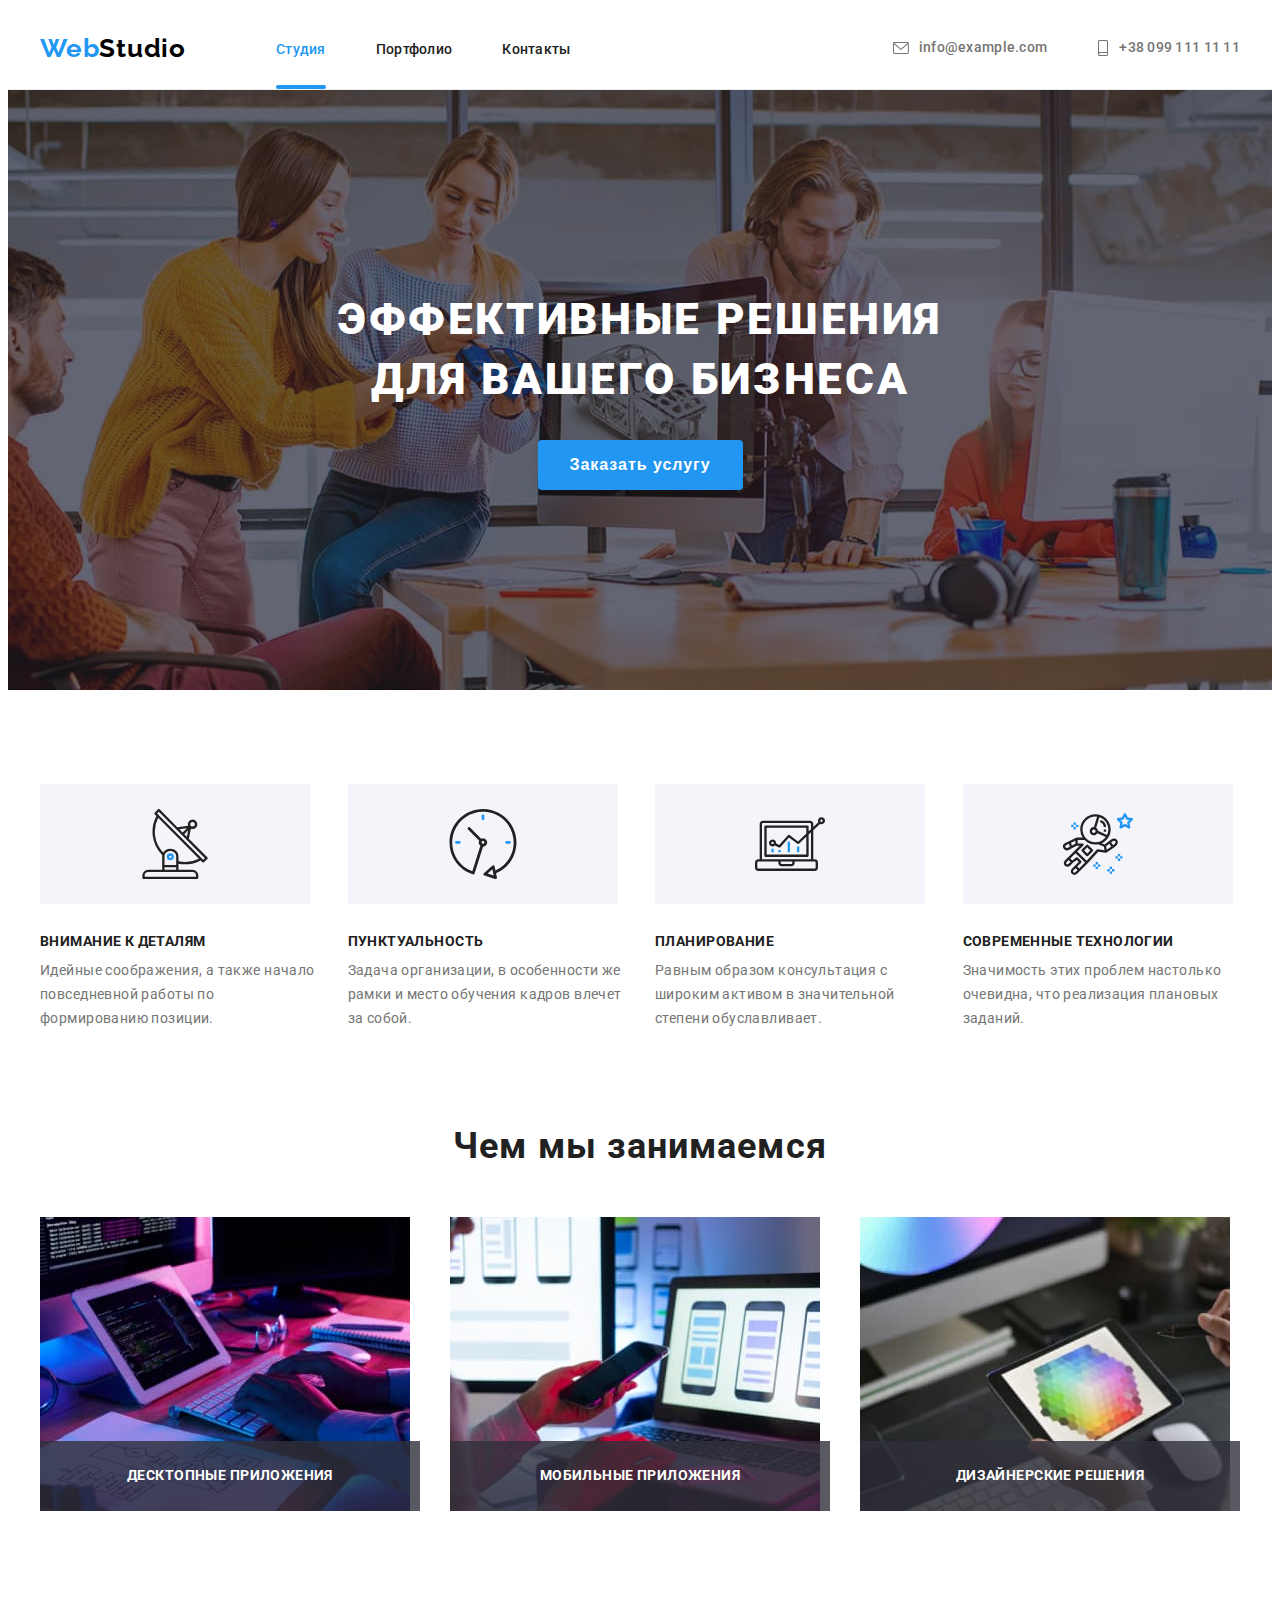
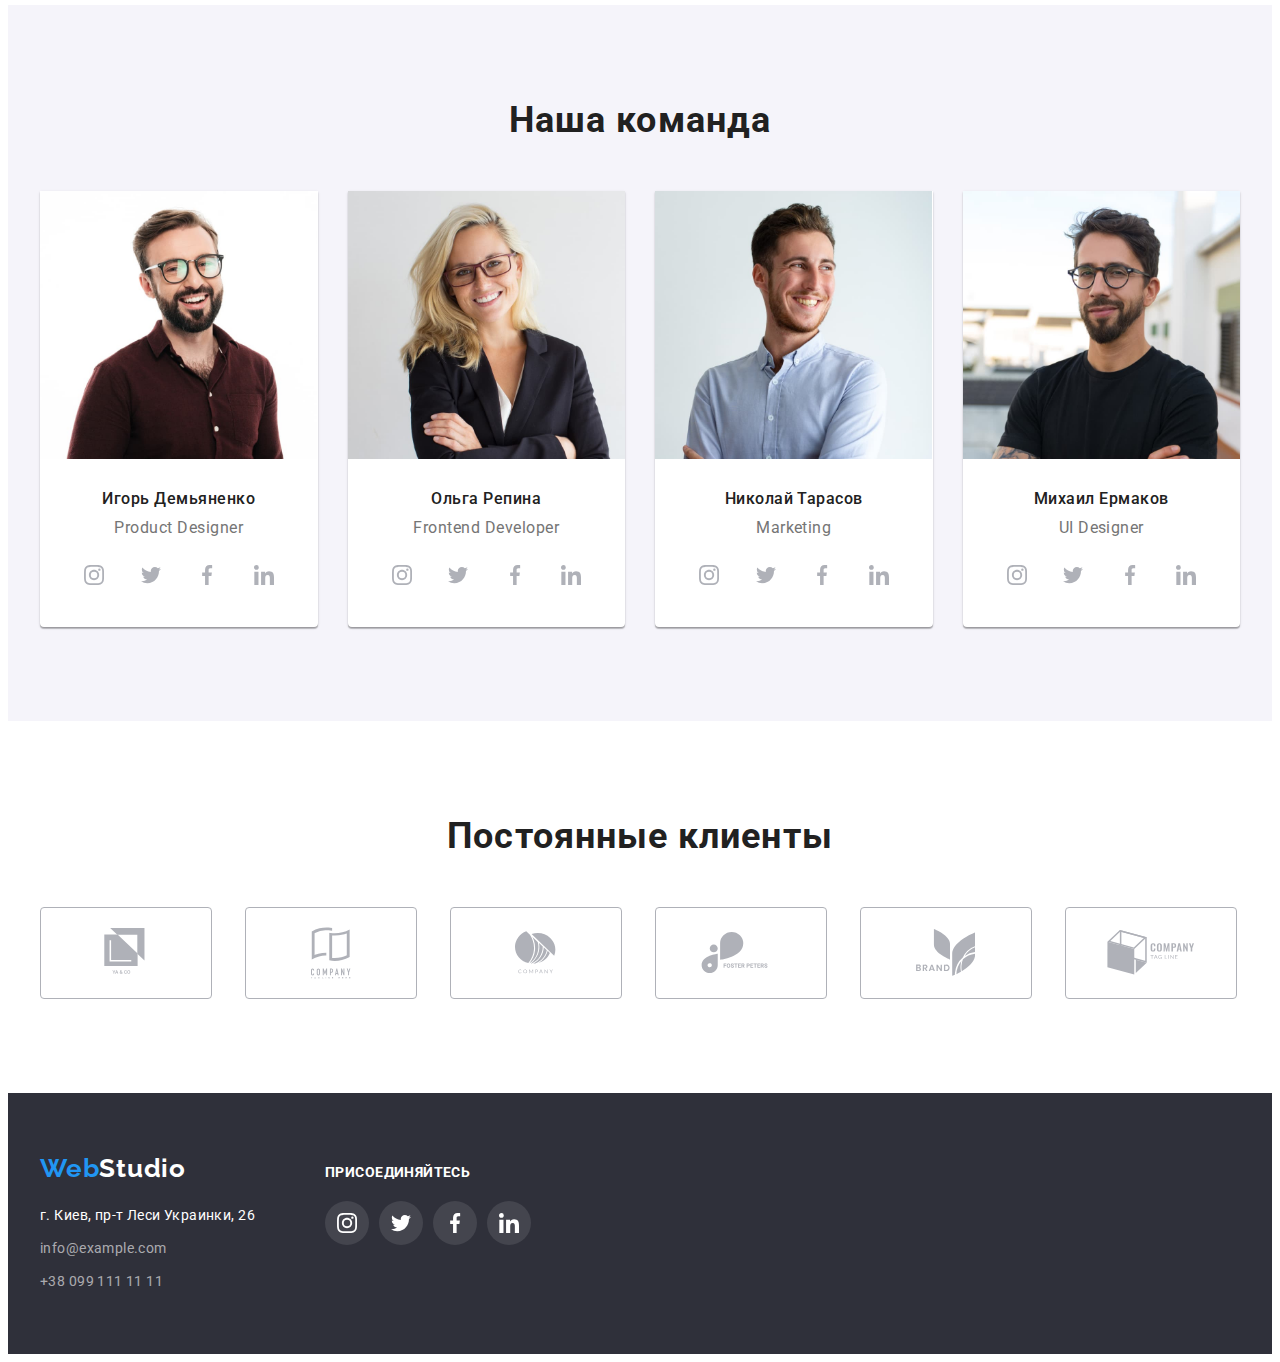
==== commit 013d2eb6: "Update" ====
--- a/index.html
+++ b/index.html
@@ -10,7 +10,7 @@
     <link href="https://fonts.googleapis.com/css2?family=Raleway:wght@700&family=Roboto:wght@400;500;700;900&display=swap" rel="stylesheet">
     <link rel="stylesheet" href="./css/styles.css">
 </head>
-<body class="body">
+<body>
     <header class="header">
         <div class="container">
             <nav class="header-navigation">
@@ -45,15 +45,7 @@
                 <h1 class="hero-title">Эффективные решения для вашего бизнеса</h1>
                 <button class="modal-btn" type="button" data-modal-open>Заказать услугу</button>
             </div>
-            <div class="backdrop is-hidden" data-modal>
-                <div class="modal">
-                    <button class="modal-btn-close" type="button" data-modal-close>
-                        <svg width=11px height=11px>
-                            <use href="./img/icons.svg#close"></use>
-                        </svg>
-                    </button>
-                </div>
-            </div>
+            
         </section>
     <!--ADVANTAGE-->
         <section class="advantage">
@@ -281,9 +273,9 @@
                 </ul>
             </div>
         </section>
-        <section class="section">
+        <section class="section regular-customers">
             <div class="container">
-                <h2 class="regular-customers title">Постоянные клиенты</h2>
+                <h2 class="title rc-title">Постоянные клиенты</h2>
                 <ul class="list regular-customers-list">
                     <li class="regular-customers-item">
                         <a class="customers-link" href="">
@@ -386,6 +378,15 @@
             </div>
         </div>
     </footer>
+        <div class="backdrop is-hidden" data-modal>
+            <div class="modal">
+                <button class="modal-btn-close" type="button" data-modal-close>
+                    <svg width=11px height=11px>
+                        <use href="./img/icons.svg#close"></use>
+                    </svg>
+                </button>
+            </div>
+        </div>
     <script src="./js/modal.js"></script>
 </body>
 </html>--- a/css/styles.css
+++ b/css/styles.css
@@ -67,6 +67,15 @@
   font-style: normal;
 }
 
+.backdrop {
+  position: fixed;
+  top: 0;
+  left: 0;
+  width: 100%;
+  height: 100%;
+  background-color: rgba(0, 0, 0, 0.2);
+}
+
 .title {
   font-weight: bold;
   font-size: 36px;
@@ -76,15 +85,16 @@
   color: var(--title-color);
 }
 
-.backdrop {
-  position: fixed;
-  width: 100px;
-  height: 100px;
+.modal {
+  position: absolute;
+  top: 50%;
+  left: 50%;
+  transform: translate(-50%, -50%);
+  width: 528px;
+  height: 582px;
   background: var(--main-color);
   box-shadow: 0px 1px 3px rgba(0, 0, 0, 0.12), 0px 1px 1px rgba(0, 0, 0, 0.14), 0px 2px 1px rgba(0, 0, 0, 0.2);
   border-radius: 4px;
-  visibility: visible;
-  opacity: 1;
 }
 
 .is-hidden {
@@ -158,8 +168,10 @@
 .social-list-link:hover .social-list-icon {
   fill: var(--main-color);
 }
+
 /*========HEADER========*/
 .header {
+  background-color: var(--main-color);
   border-bottom: var(--line-color) solid 1px;
 }
 .header .container {
@@ -176,19 +188,15 @@
   align-items: center;
 }
 
-.navigation-item {
-  position: relative;
-}
-
 .active-link::after {
-  content: "";
+  position: absolute;
+  bottom: 0;
+  left: 0;
   width: 100%;
   height: 4px;
+  content: "";
   background-color: var(--accent-color);
   border-radius: 2px;
-  position: absolute;
-  top: 46px;
-  left: 0;
   overflow: hidden;
 }
 
@@ -213,6 +221,7 @@
 }
 
 .navigation-link {
+  position: relative;
   font-weight: 500;
   font-size: 14px;
   line-height: 1.14;
@@ -344,12 +353,13 @@
 /*================STUDIO================*/
 /*========HERO========*/
 .hero {
+  margin: 0 auto;
   background-color: var(--background-section-color);
-  background-image: url(../img/hero/bg.jpg),
-    linear-gradient(to bottom, rgba(47, 48, 58, 0.4), rgba(47, 48, 58, 0.4));
+  background-image: linear-gradient(to bottom, rgba(47, 48, 58, 0.4), rgba(47, 48, 58, 0.4)), url(../img/hero/bg.jpg);
   background-repeat: no-repeat;
   background-position: center;
-  background-size: 1600px;
+  max-width: 1600px;
+  background-size: cover;
 }
 
 .hero-title {
@@ -374,6 +384,7 @@
 
 /*========ADVANTAGE========*/
 .advantage {
+  background-color: var(--main-color);
   padding-top: 94px;
   padding-bottom: 47px;
 }
@@ -420,6 +431,7 @@
 
 /*========GALLERY========*/
 .gallery {
+  background-color: var(--main-color);
   padding-top: 47px;
   padding-bottom: 94px;
 }
@@ -511,6 +523,10 @@
 
 /*========REGULAR CUSTOMERS========*/
 .regular-customers {
+  background-color: var(--main-color);
+}
+
+.rc-title {
   margin-bottom: 50px;
 }
 
@@ -603,13 +619,13 @@
 
 /*========WORK CATEGORIES========*/
 .description {
-  padding: 63px 24px;
   position: absolute;
   top: 0;
-  min-height: 294px;
-  width: 370px;
+  left: 0;
+  width: 100%;
+  padding: 63px 24px;
   background: rgba(33, 150, 243, 0.9);
-  transform: translateY(+150%);
+  /*transform: translateY(+150%);*/
 }
 
 .description-text {
